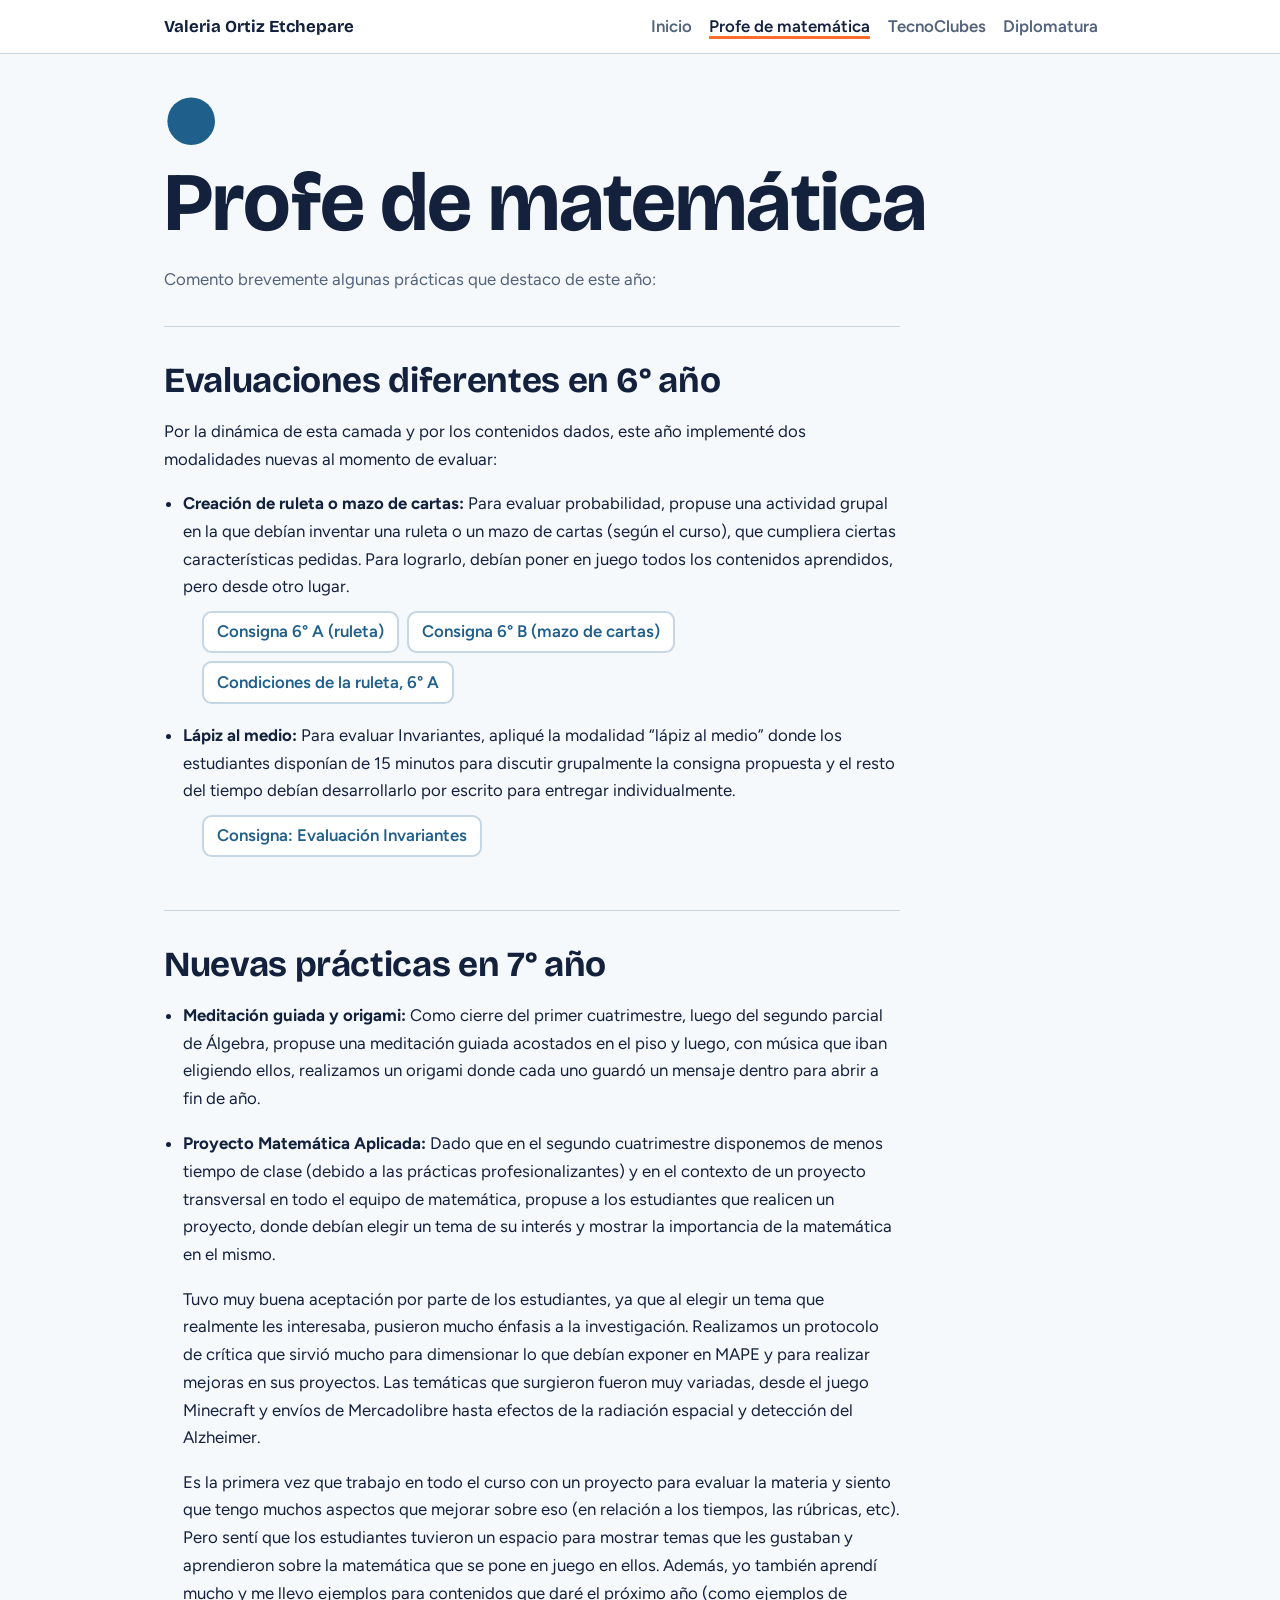
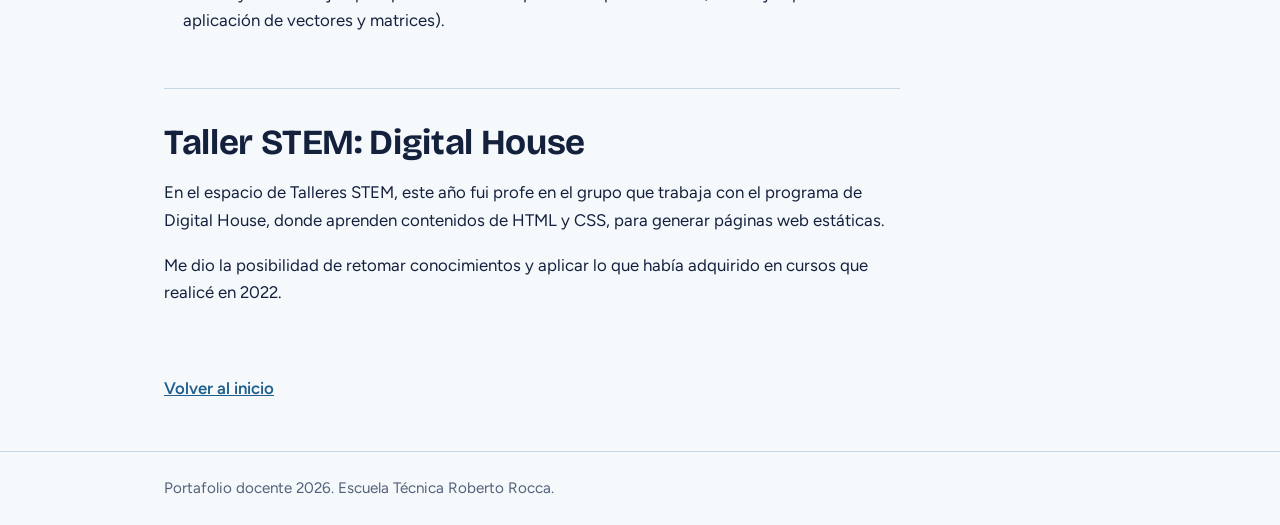
==== matematica.html @ b4c23781 "Add files via upload" ====
<!doctype html><html lang="es"><head><meta charset="utf-8"><meta name="viewport" content="width=device-width,initial-scale=1"><title>Profe de matemática - Ortiz Etchepare</title><link rel="preconnect" href="https://fonts.googleapis.com"><link rel="preconnect" href="https://fonts.gstatic.com" crossorigin><link href="https://fonts.googleapis.com/css2?family=Bricolage+Grotesque:wght@600;800&family=Figtree:wght@400;600&display=swap" rel="stylesheet"><link rel="stylesheet" href="styles.css"></head><body>
<header class="top"><div class="wrap"><a class="brand" href="index.html">Valeria Ortiz Etchepare</a><nav aria-label="Principal"><a href="index.html">Inicio</a><a href="matematica.html" aria-current="page">Profe de matemática</a><a href="tecnoclubes.html">TecnoClubes</a><a href="diplomatura.html">Diplomatura</a></nav></div></header>
<main class="wrap"><div class="pagehead"><svg viewBox="0 0 64 64" aria-hidden="true"><circle cx="32" cy="32" r="28" fill="#1f5f8b"/></svg><h1>Profe de matemática</h1><p>Comento brevemente algunas prácticas que destaco de este año:</p></div>
<section class="block prac"><h2>Evaluaciones diferentes en 6° año</h2>
<p>Por la dinámica de esta camada y por los contenidos dados, este año implementé dos modalidades nuevas al momento de evaluar:</p>
<ul>
<li><strong>Creación de ruleta o mazo de cartas:</strong> Para evaluar probabilidad, propuse una actividad grupal en la que debían inventar una ruleta o un mazo de cartas (según el curso), que cumpliera ciertas características pedidas. Para lograrlo, debían poner en juego todos los contenidos aprendidos, pero desde otro lugar.
<ul class="doclinks"><li><a href="docs/evaluacion-probabilidad-6a.pdf" target="_blank" rel="noopener">Consigna 6° A (ruleta)</a></li><li><a href="docs/evaluacion-probabilidad-6b.pdf" target="_blank" rel="noopener">Consigna 6° B (mazo de cartas)</a></li><li><a href="docs/condiciones-ruleta-6a.pdf" target="_blank" rel="noopener">Condiciones de la ruleta, 6° A</a></li></ul></li>
<li><strong>Lápiz al medio:</strong> Para evaluar Invariantes, apliqué la modalidad “lápiz al medio” donde los estudiantes disponían de 15 minutos para discutir grupalmente la consigna propuesta y el resto del tiempo debían desarrollarlo por escrito para entregar individualmente.
<ul class="doclinks"><li><a href="docs/evaluacion-invariantes.pdf" target="_blank" rel="noopener">Consigna: Evaluación Invariantes</a></li></ul></li>
</ul></section>
<section class="block prac"><h2>Nuevas prácticas en 7° año</h2>
<ul>
<li><strong>Meditación guiada y origami:</strong> Como cierre del primer cuatrimestre, luego del segundo parcial de Álgebra, propuse una meditación guiada acostados en el piso y luego, con música que iban eligiendo ellos, realizamos un origami donde cada uno guardó un mensaje dentro para abrir a fin de año.</li>
<li><strong>Proyecto Matemática Aplicada:</strong> Dado que en el segundo cuatrimestre disponemos de menos tiempo de clase (debido a las prácticas profesionalizantes) y en el contexto de un proyecto transversal en todo el equipo de matemática, propuse a los estudiantes que realicen un proyecto, donde debían elegir un tema de su interés y mostrar la importancia de la matemática en el mismo.
<p>Tuvo muy buena aceptación por parte de los estudiantes, ya que al elegir un tema que realmente les interesaba, pusieron mucho énfasis a la investigación. Realizamos un protocolo de crítica que sirvió mucho para dimensionar lo que debían exponer en MAPE y para realizar mejoras en sus proyectos. Las temáticas que surgieron fueron muy variadas, desde el juego Minecraft y envíos de Mercadolibre hasta efectos de la radiación espacial y detección del Alzheimer.</p>
<p>Es la primera vez que trabajo en todo el curso con un proyecto para evaluar la materia y siento que tengo muchos aspectos que mejorar sobre eso (en relación a los tiempos, las rúbricas, etc). Pero sentí que los estudiantes tuvieron un espacio para mostrar temas que les gustaban y aprendieron sobre la matemática que se pone en juego en ellos. Además, yo también aprendí mucho y me llevo ejemplos para contenidos que daré el próximo año (como ejemplos de aplicación de vectores y matrices).</p></li>
</ul></section>
<section class="block prac"><h2>Taller STEM: Digital House</h2>
<p>En el espacio de Talleres STEM, este año fui profe en el grupo que trabaja con el programa de Digital House, donde aprenden contenidos de HTML y CSS, para generar páginas web estáticas.</p>
<p>Me dio la posibilidad de retomar conocimientos y aplicar lo que había adquirido en cursos que realicé en 2022.</p></section>
<a class="back" href="index.html">Volver al inicio</a></main>
<footer><div class="wrap">Portafolio docente 2026. Escuela Técnica Roberto Rocca.</div></footer></body></html>
---- styles.css ----
:root{--ink:#14213d;--blue:#1f5f8b;--sky:#d6e8f5;--paper:#f6f9fc;--white:#fff;--orange:#ff6b2c;--muted:#52627a;--line:#c5d6e5;
--f-head:"Bricolage Grotesque",system-ui,sans-serif;--f-body:"Figtree",system-ui,sans-serif}
@media (prefers-color-scheme:dark){:root:not([data-theme="light"]){--ink:#eaf2fa;--blue:#7fb8e0;--sky:#1b2d44;--paper:#0f1a2b;--white:#16253b;--orange:#ff8a57;--muted:#9fb2c8;--line:#2c4260}}
*{box-sizing:border-box}html{scroll-behavior:smooth}
body{margin:0;background:var(--paper);color:var(--ink);font:1.05rem/1.65 var(--f-body)}
a{color:var(--blue)}a:focus-visible,summary:focus-visible{outline:3px solid var(--orange);outline-offset:3px;border-radius:4px}
.wrap{max-width:62rem;margin:0 auto;padding:0 1.25rem}
header.top{border-bottom:1px solid var(--line);background:var(--white)}
header.top .wrap{display:flex;flex-wrap:wrap;gap:.5rem 1.5rem;align-items:center;justify-content:space-between;padding-top:.8rem;padding-bottom:.8rem}
.brand{font:700 1.05rem var(--f-head);text-decoration:none;color:var(--ink)}
nav a{margin-right:1.1rem;text-decoration:none;color:var(--muted);font-weight:600}
nav a:hover,nav a[aria-current]{color:var(--ink);border-bottom:3px solid var(--orange)}
h1,h2,h3{font-family:var(--f-head);line-height:1.1;letter-spacing:-.01em}
h1{font-size:clamp(2.6rem,8vw,5.2rem);margin:0 0 .4rem}
h2{font-size:clamp(1.6rem,4vw,2.2rem);margin:0 0 .8rem}h3{font-size:1.2rem;margin:0 0 .4rem}
.hero{padding:3.5rem 0 2rem}.hero p{max-width:40rem;color:var(--muted);font-size:1.2rem;margin:.2rem 0}
.roles{display:grid;gap:.8rem;grid-template-columns:repeat(auto-fit,minmax(11rem,1fr));margin:1.2rem 0 2.5rem}
.role{display:flex;flex-direction:column;gap:.5rem;padding:1rem 1.1rem;border-radius:1rem;background:var(--white);border:2px solid var(--line);text-decoration:none;color:var(--ink);transition:border-color .2s,transform .2s}
.role:hover,.role:focus-visible{border-color:var(--orange);transform:translateY(-4px)}
.role svg{width:2.8rem;height:2.8rem}.role strong{font:700 1.2rem var(--f-head)}.role span{color:var(--muted)}
.role .go{margin-top:auto;font-weight:700;color:var(--blue)}
section.block{padding:2.2rem 0;border-top:1px solid var(--line)}
.pend{border:2px dashed var(--orange);border-radius:.8rem;padding:1rem 1.2rem;background:var(--sky);color:var(--ink)}
.pend b{display:block;margin-bottom:.2rem}
.grid4{display:grid;gap:1rem;grid-template-columns:repeat(auto-fit,minmax(13rem,1fr))}
.card{background:var(--white);border:1px solid var(--line);border-radius:.9rem;padding:1.1rem}
.card .pend{margin-top:.6rem;font-size:.95rem}
.pagehead{padding:2.5rem 0 1rem}.pagehead svg{width:3.4rem;height:3.4rem}.pagehead p{color:var(--muted);max-width:42rem}
.back{display:inline-block;margin-top:1rem;font-weight:600}
footer{border-top:1px solid var(--line);margin-top:3rem;padding:1.5rem 0;color:var(--muted);font-size:.95rem}
@media (prefers-reduced-motion:reduce){*{transition:none!important;scroll-behavior:auto!important}}

.bar{display:grid;grid-template-columns:2fr 1fr 1fr;gap:.7rem}
.seg{padding:1.2rem;border-radius:1rem;color:var(--paper)}.seg p{margin:.3rem 0 0}
.seg .h{display:block;font:800 2.4rem/1 var(--f-head)}.seg strong{display:block;font:700 1.15rem var(--f-head);margin-top:.3rem}
.s1{background:var(--blue)}.s2{background:var(--ink)}.s3{background:var(--orange);color:#14213d}
@media (max-width:44rem){.bar{grid-template-columns:1fr}}

.feat{list-style:none;margin:0;padding:0;display:grid;gap:1rem;max-width:44rem}
.feat li{padding-left:1rem;border-left:4px solid var(--orange)}
.car-track{display:flex;gap:.8rem;overflow-x:auto;scroll-snap-type:x mandatory;padding-bottom:.6rem}
.car figure{flex:0 0 auto;margin:0;scroll-snap-align:start}
.car img{display:block;height:min(24rem,70vw);width:auto;max-width:85vw;object-fit:cover;border-radius:.9rem}
.car figcaption{font-size:.95rem;color:var(--muted);margin-top:.4rem}
.car-btns{display:flex;gap:.5rem;margin-top:.6rem}
.car-btns button{font:600 1rem var(--f-body);padding:.5rem 1rem;border-radius:.6rem;border:2px solid var(--line);background:var(--white);color:var(--ink);cursor:pointer}
.car-btns button:hover{border-color:var(--orange)}.car-track:focus-visible,.car-btns button:focus-visible{outline:3px solid var(--orange);outline-offset:3px}

.prac{max-width:46rem}.prac ul{padding-left:1.2rem}.prac li{margin-bottom:1.1rem}
.doclinks{display:flex;flex-wrap:wrap;gap:.5rem;margin:.6rem 0 0;padding:0;list-style:none}
.doclinks li{margin:0}
.doclinks a{display:inline-block;padding:.35rem .8rem;border:2px solid var(--line);border-radius:.6rem;background:var(--white);font-weight:600;text-decoration:none}
.doclinks a:hover{border-color:var(--orange)}
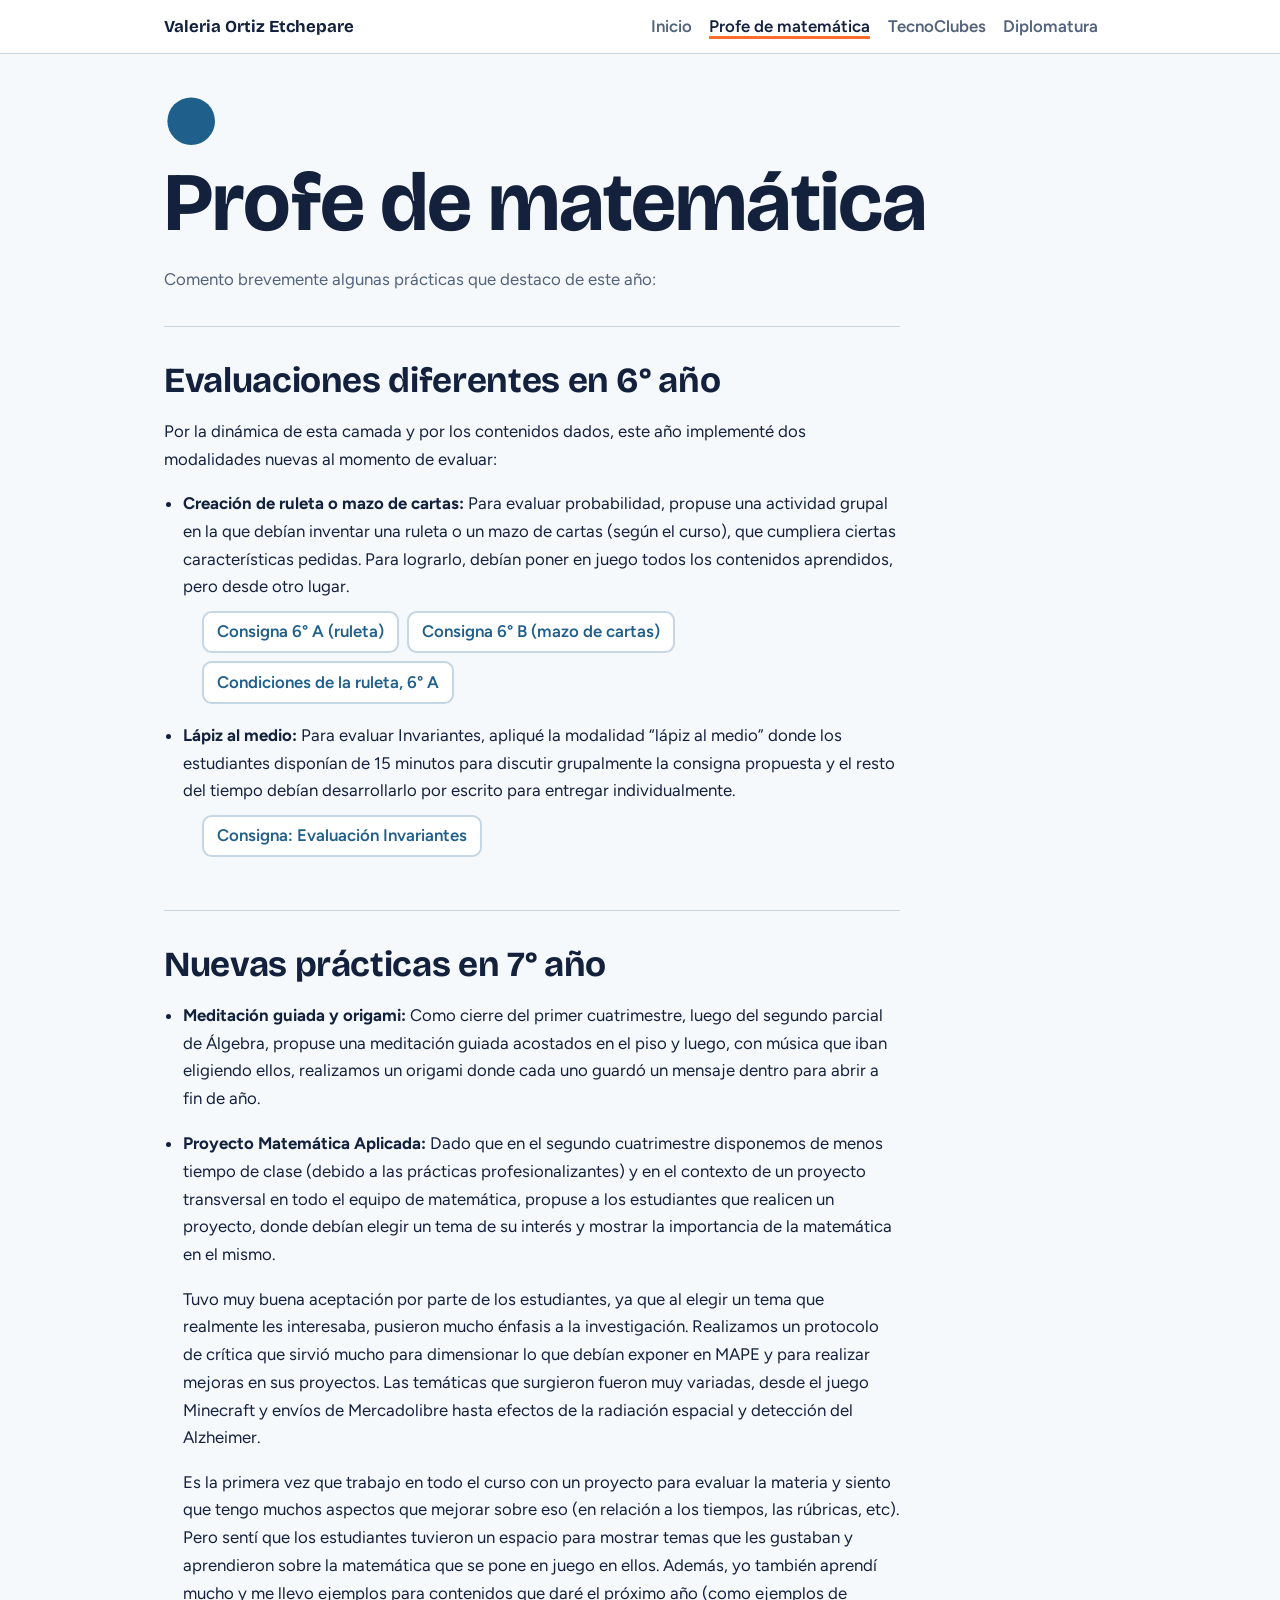
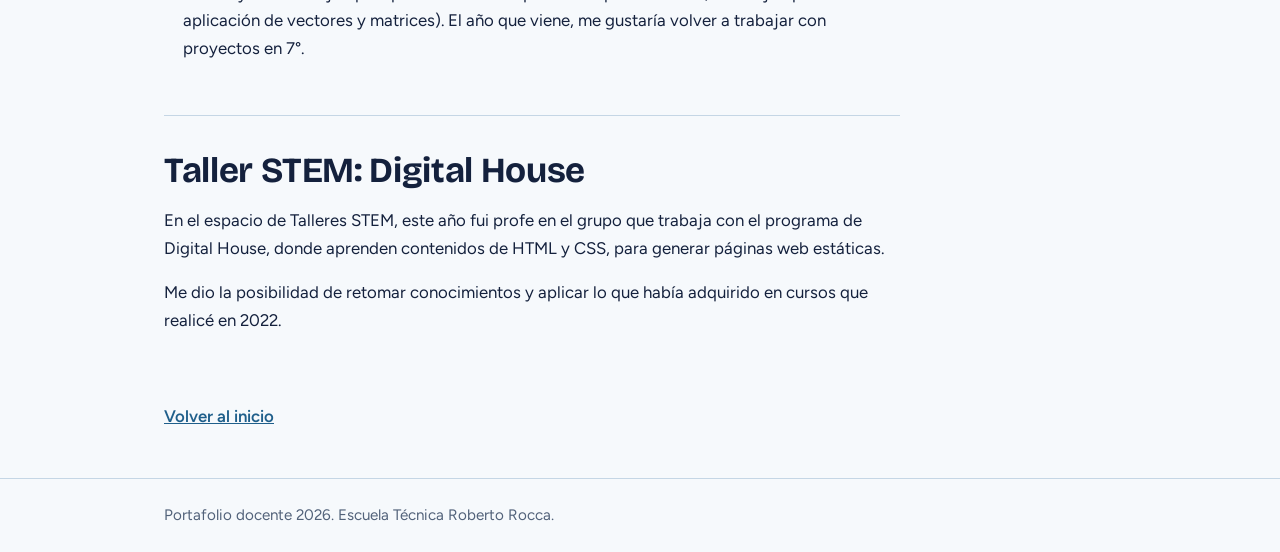
==== commit 74397da8: "Add files via upload" ====
--- a/matematica.html
+++ b/matematica.html
@@ -14,7 +14,7 @@
 <li><strong>Meditación guiada y origami:</strong> Como cierre del primer cuatrimestre, luego del segundo parcial de Álgebra, propuse una meditación guiada acostados en el piso y luego, con música que iban eligiendo ellos, realizamos un origami donde cada uno guardó un mensaje dentro para abrir a fin de año.</li>
 <li><strong>Proyecto Matemática Aplicada:</strong> Dado que en el segundo cuatrimestre disponemos de menos tiempo de clase (debido a las prácticas profesionalizantes) y en el contexto de un proyecto transversal en todo el equipo de matemática, propuse a los estudiantes que realicen un proyecto, donde debían elegir un tema de su interés y mostrar la importancia de la matemática en el mismo.
 <p>Tuvo muy buena aceptación por parte de los estudiantes, ya que al elegir un tema que realmente les interesaba, pusieron mucho énfasis a la investigación. Realizamos un protocolo de crítica que sirvió mucho para dimensionar lo que debían exponer en MAPE y para realizar mejoras en sus proyectos. Las temáticas que surgieron fueron muy variadas, desde el juego Minecraft y envíos de Mercadolibre hasta efectos de la radiación espacial y detección del Alzheimer.</p>
-<p>Es la primera vez que trabajo en todo el curso con un proyecto para evaluar la materia y siento que tengo muchos aspectos que mejorar sobre eso (en relación a los tiempos, las rúbricas, etc). Pero sentí que los estudiantes tuvieron un espacio para mostrar temas que les gustaban y aprendieron sobre la matemática que se pone en juego en ellos. Además, yo también aprendí mucho y me llevo ejemplos para contenidos que daré el próximo año (como ejemplos de aplicación de vectores y matrices).</p></li>
+<p>Es la primera vez que trabajo en todo el curso con un proyecto para evaluar la materia y siento que tengo muchos aspectos que mejorar sobre eso (en relación a los tiempos, las rúbricas, etc). Pero sentí que los estudiantes tuvieron un espacio para mostrar temas que les gustaban y aprendieron sobre la matemática que se pone en juego en ellos. Además, yo también aprendí mucho y me llevo ejemplos para contenidos que daré el próximo año (como ejemplos de aplicación de vectores y matrices). El año que viene, me gustaría volver a trabajar con proyectos en 7°.</p></li>
 </ul></section>
 <section class="block prac"><h2>Taller STEM: Digital House</h2>
 <p>En el espacio de Talleres STEM, este año fui profe en el grupo que trabaja con el programa de Digital House, donde aprenden contenidos de HTML y CSS, para generar páginas web estáticas.</p>
